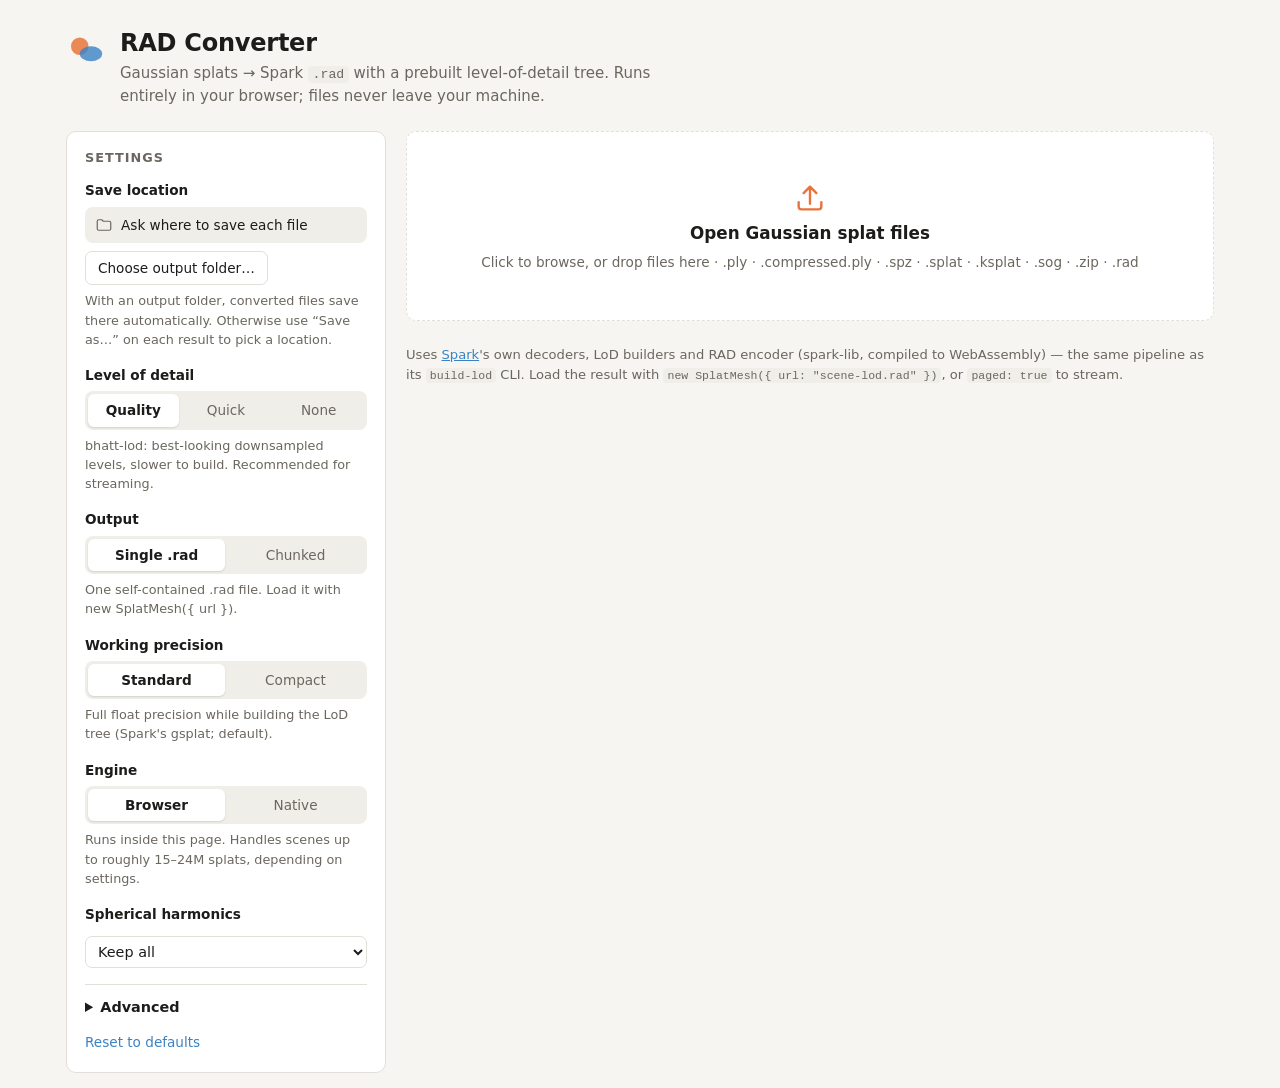
==== web/index.html @ f711ee5a "Native build-lod hand-off for scenes too big for the browser - serve.py replaces python -m http.serv" ====
<!doctype html>
<html lang="en">
<head>
  <meta charset="utf-8">
  <meta name="viewport" content="width=device-width, initial-scale=1">
  <title>RAD Converter</title>
  <meta name="description" content="Convert Gaussian splat files (.ply, .spz, .splat, .ksplat, .sog) to Spark's streamable RAD format, locally in your browser.">
  <link rel="icon" href="data:image/svg+xml,%3Csvg xmlns='http://www.w3.org/2000/svg' viewBox='0 0 32 32'%3E%3Ccircle cx='11' cy='13' r='7' fill='%23e8743b' opacity='.85'/%3E%3Cellipse cx='20' cy='19' rx='9' ry='6' fill='%233b82c4' opacity='.8'/%3E%3C/svg%3E">
  <link rel="stylesheet" href="style.css">
  <script type="importmap">
    {
      "imports": {
        "three": "https://cdn.jsdelivr.net/npm/three@0.180.0/build/three.module.js",
        "three/addons/": "https://cdn.jsdelivr.net/npm/three@0.180.0/examples/jsm/",
        "@sparkjsdev/spark": "https://cdn.jsdelivr.net/npm/@sparkjsdev/spark@2.3.1/dist/spark.module.js",
        "fflate": "https://cdn.jsdelivr.net/npm/fflate@0.8.2/esm/browser.js"
      }
    }
  </script>
  <script type="module" src="app.js"></script>
</head>
<body>
  <header class="top">
    <div class="brand">
      <svg viewBox="0 0 32 32" aria-hidden="true"><circle cx="11" cy="13" r="7" fill="var(--accent)" opacity=".85"/><ellipse cx="20" cy="19" rx="9" ry="6" fill="var(--accent-2)" opacity=".8"/></svg>
      <div>
        <h1>RAD Converter</h1>
        <p>Gaussian splats &rarr; Spark <code>.rad</code> with a prebuilt level-of-detail tree. Runs entirely in your browser; files never leave your machine.</p>
      </div>
    </div>
  </header>

  <main class="layout">
    <section class="panel settings" aria-labelledby="settings-h">
      <h2 id="settings-h">Settings</h2>

      <fieldset class="field" id="save-field">
        <legend>Save location</legend>
        <div class="folder">
          <svg viewBox="0 0 24 24" aria-hidden="true"><path d="M3 7a2 2 0 0 1 2-2h4l2 2h8a2 2 0 0 1 2 2v8a2 2 0 0 1-2 2H5a2 2 0 0 1-2-2z" fill="none" stroke="currentColor" stroke-width="1.6" stroke-linejoin="round"/></svg>
          <span id="folder-name">Ask where to save each file</span>
        </div>
        <div class="folder-actions">
          <button type="button" class="btn" id="pick-folder">Choose output folder…</button>
          <button type="button" class="btn" id="reconnect-folder" hidden>Allow access</button>
          <button type="button" class="btn ghost" id="clear-folder" hidden>Clear</button>
        </div>
        <p class="hint" id="save-hint">With an output folder, converted files save there automatically. Otherwise use “Save as…” on each result to pick a location.</p>
      </fieldset>

      <fieldset class="field">
        <legend>Level of detail</legend>
        <div class="seg" role="radiogroup">
          <label><input type="radio" name="lod" value="quality" checked><span>Quality</span></label>
          <label><input type="radio" name="lod" value="quick"><span>Quick</span></label>
          <label><input type="radio" name="lod" value="none"><span>None</span></label>
        </div>
        <p class="hint" data-hint-for="lod"></p>
      </fieldset>

      <fieldset class="field">
        <legend>Output</legend>
        <div class="seg" role="radiogroup">
          <label><input type="radio" name="output" value="single" checked><span>Single .rad</span></label>
          <label><input type="radio" name="output" value="chunked"><span>Chunked</span></label>
        </div>
        <p class="hint" data-hint-for="output"></p>
      </fieldset>

      <fieldset class="field">
        <legend>Working precision</legend>
        <div class="seg" role="radiogroup">
          <label><input type="radio" name="precision" value="standard" checked><span>Standard</span></label>
          <label><input type="radio" name="precision" value="compact"><span>Compact</span></label>
        </div>
        <p class="hint" data-hint-for="precision"></p>
      </fieldset>

      <fieldset class="field">
        <legend>Engine</legend>
        <div class="seg" role="radiogroup">
          <label><input type="radio" name="engine" value="browser" checked><span>Browser</span></label>
          <label><input type="radio" name="engine" value="native"><span>Native</span></label>
        </div>
        <p class="hint" data-hint-for="engine"></p>
      </fieldset>

      <label class="field row">
        <span>Spherical harmonics</span>
        <select name="maxSh">
          <option value="">Keep all</option>
          <option value="3">Up to degree 3</option>
          <option value="2">Up to degree 2</option>
          <option value="1">Up to degree 1</option>
          <option value="0">None (degree 0)</option>
        </select>
      </label>

      <details class="advanced">
        <summary>Advanced</summary>

        <label class="field row">
          <span>LoD base <small>(1.1–16, blank = default)</small></span>
          <input type="number" name="lodBase" min="1.1" max="16" step="0.05" placeholder="auto">
        </label>

        <label class="field row">
          <span>Input format</span>
          <select name="fileType">
            <option value="">Auto-detect</option>
            <option value="ply">PLY / compressed PLY</option>
            <option value="spz">SPZ</option>
            <option value="splat">.splat</option>
            <option value="ksplat">.ksplat</option>
            <option value="pcsogszip">SOG / SOGS zip</option>
            <option value="rad">RAD</option>
          </select>
        </label>

        <label class="field row">
          <span>Low-memory mode</span>
          <select name="repack">
            <option value="auto">Auto (large or SOG-like inputs)</option>
            <option value="always">Always</option>
            <option value="off">Off</option>
          </select>
        </label>
        <p class="hint">Moves decoded splats into fresh memory with the LoD tree pre-allocated before building it. Lets much larger scenes fit in the browser's 4 GB limit, at the cost of a few extra seconds.</p>

        <h3>Property encoding</h3>
        <div class="enc-grid">
          <label>Center<select name="enc.center"><option>Auto</option><option>F32</option><option>F16</option><option>F32LeBytes</option><option>F16LeBytes</option></select></label>
          <label>Alpha<select name="enc.alpha"><option>Auto</option><option>F32</option><option>F16</option><option>R8</option></select></label>
          <label>Color<select name="enc.rgb"><option>Auto</option><option>F32</option><option>F16</option><option>R8</option><option>R8Delta</option></select></label>
          <label>Scales<select name="enc.scales"><option>Auto</option><option>F32</option><option>LnF16</option><option>Ln0R8</option></select></label>
          <label>Rotation<select name="enc.orientation"><option>Auto</option><option>F32</option><option>F16</option><option>Oct88R8</option></select></label>
          <label>SH<select name="enc.sh"><option>Auto</option><option>F32</option><option>F16</option><option>S8</option><option>S8Delta</option></select></label>
        </div>
        <p class="hint">Auto matches Spark's <code>build-lod</code>: f32 centers, 8-bit color/scales/rotation where the data range allows.</p>

        <h3>Crop</h3>
        <label class="field row"><span>Min corner <small>x,y,z</small></span><input type="text" name="minBox" placeholder="e.g. -10,-5,-10" inputmode="decimal"></label>
        <label class="field row"><span>Max corner <small>x,y,z</small></span><input type="text" name="maxBox" placeholder="e.g. 10,5,10" inputmode="decimal"></label>
        <label class="field row"><span>Sphere <small>x,y,z,r</small></span><input type="text" name="withinDist" placeholder="e.g. 0,0,0,25" inputmode="decimal"></label>

        <label class="check"><input type="checkbox" name="inflate"> Inflate LoD splats to opacity &le; 1 <small>(for renderers without Spark's LoD opacity)</small></label>
      </details>

      <button type="button" class="link" id="reset-settings">Reset to defaults</button>
    </section>

    <section class="work">
      <label class="drop" id="drop">
        <input type="file" id="file-input" multiple accept=".ply,.spz,.splat,.ksplat,.sog,.zip,.rad">
        <svg viewBox="0 0 24 24" aria-hidden="true"><path d="M12 16V4m0 0-4.5 4.5M12 4l4.5 4.5M4 15v3a2 2 0 0 0 2 2h12a2 2 0 0 0 2-2v-3" fill="none" stroke="currentColor" stroke-width="1.7" stroke-linecap="round" stroke-linejoin="round"/></svg>
        <strong>Open Gaussian splat files</strong>
        <span>Click to browse, or drop files here &middot; .ply &middot; .compressed.ply &middot; .spz &middot; .splat &middot; .ksplat &middot; .sog &middot; .zip &middot; .rad</span>
      </label>

      <div class="queue-head" id="queue-head" hidden>
        <h2>Jobs</h2>
        <button type="button" class="link" id="clear-done">Clear finished</button>
      </div>
      <ol class="queue" id="queue"></ol>

      <p class="foot">
        Uses <a href="https://github.com/sparkjsdev/spark" target="_blank" rel="noopener">Spark</a>'s own
        decoders, LoD builders and RAD encoder (spark-lib, compiled to WebAssembly) &mdash; the same pipeline as its
        <code>build-lod</code> CLI. Load the result with <code>new SplatMesh({ url: "scene-lod.rad" })</code>, or
        <code>paged: true</code> to stream.
      </p>
    </section>
  </main>

  <template id="job-tpl">
    <li class="job">
      <div class="job-top">
        <div class="job-name"><span class="name"></span><span class="meta"></span></div>
        <span class="chip"></span>
      </div>
      <div class="bar"><div class="fill"></div></div>
      <div class="stage"></div>
      <dl class="stats" hidden></dl>
      <div class="error" hidden></div>
      <div class="saved" hidden></div>
      <div class="actions">
        <button type="button" class="btn primary save" hidden>Save as…</button>
        <button type="button" class="btn download" hidden>Download</button>
        <button type="button" class="btn preview" hidden>Preview</button>
        <button type="button" class="btn cancel">Cancel</button>
        <button type="button" class="btn native-switch" hidden>Switch to native engine</button>
        <button type="button" class="btn ghost log-toggle">Log</button>
      </div>
      <pre class="log" hidden></pre>
    </li>
  </template>

  <dialog id="handoff" aria-labelledby="handoff-title">
    <div class="handoff-body">
      <h2 id="handoff-title">Convert with the native tool</h2>
      <p>
        <strong id="handoff-file"></strong> can be converted by Spark's native <code>build-lod</code> on this
        computer. It uses the same settings and has no browser memory limit. The result,
        <strong id="handoff-output"></strong>, is saved next to the original file.
      </p>

      <div class="os-tabs" role="tablist">
        <button type="button" role="tab" data-os="windows">Windows</button>
        <button type="button" role="tab" data-os="mac">Mac</button>
      </div>

      <p class="notice" id="handoff-unpublished" hidden>
        The native converter downloads aren't published yet, so the one-click converter isn't available. You can
        still build <code>build-lod</code> yourself from Spark's repository and use the command below.
      </p>

      <div id="handoff-steps">
        <button type="button" class="btn primary" id="handoff-download">Download converter</button>
        <ol id="handoff-win">
          <li>Move the downloaded <strong>.bat</strong> file into the folder that holds your splat file. If you skip this, it asks you to pick the file.</li>
          <li>Double-click it. If Windows shows a blue “Windows protected your PC” box, click <em>More info</em>, then <em>Run anyway</em>.</li>
          <li>The first run downloads the converter (about 15 MB). When it finishes, the folder opens with the new <code>.rad</code> selected.</li>
        </ol>
        <ol id="handoff-mac" hidden>
          <li>Double-click the downloaded <strong>.zip</strong> to unzip it, then move the <strong>.command</strong> file next to your splat file. If you skip this, it asks you to pick the file.</li>
          <li>The first time, right-click the <strong>.command</strong> file, choose <em>Open</em>, then <em>Open</em> again. After that, double-clicking works.</li>
          <li>The first run downloads the converter (about 15 MB). When it finishes, Finder shows the new <code>.rad</code>.</li>
        </ol>
      </div>

      <p class="hint">
        Easiest of all: open this page with the <strong>Start RAD Converter</strong> launcher. The app then runs the
        native tool for you, with no extra steps.
      </p>

      <details class="cmd">
        <summary>Prefer the terminal? Show the command</summary>
        <p class="hint">In <span id="handoff-shell"></span>, from the folder that contains your splat file:</p>
        <div class="cmd-row"><code id="handoff-install"></code><button type="button" class="btn" data-copy="#handoff-install">Copy</button></div>
        <div class="cmd-row"><code id="handoff-run"></code><button type="button" class="btn" data-copy="#handoff-run">Copy</button></div>
      </details>
      <p class="hint" id="handoff-ignored" hidden></p>

      <div class="handoff-actions"><button type="button" class="btn" id="handoff-close">Close</button></div>
    </div>
  </dialog>

  <dialog id="viewer">
    <div class="viewer-bar">
      <strong id="viewer-title"></strong>
      <span id="viewer-status"></span>
      <span class="spacer"></span>
      <button type="button" class="btn" id="viewer-flip" title="Rotate 180° about X (many captures are Y-down)">Flip</button>
      <button type="button" class="btn" id="viewer-close">Close</button>
    </div>
    <div id="viewer-canvas"></div>
    <p class="viewer-hint">Drag to orbit &middot; right-drag to pan &middot; scroll to zoom</p>
  </dialog>
</body>
</html>
---- web/style.css ----
:root {
  --bg: #f6f5f2;
  --surface: #ffffff;
  --surface-2: #f0eee9;
  --border: #e2dfd8;
  --text: #1d1c1a;
  --muted: #6b675f;
  --accent: #e8743b;
  --accent-2: #3b82c4;
  --accent-text: #ffffff;
  --ok: #2f8f5b;
  --err: #c2412d;
  --radius: 10px;
  --mono: ui-monospace, "Cascadia Code", "SF Mono", Menlo, Consolas, monospace;
  color-scheme: light;
}
@media (prefers-color-scheme: dark) {
  :root {
    --bg: #141412;
    --surface: #1d1d1a;
    --surface-2: #262622;
    --border: #34332e;
    --text: #ecebe6;
    --muted: #9c988e;
    --accent: #f08a55;
    --accent-2: #6aa8e0;
    --accent-text: #1a1206;
    --ok: #5cc28a;
    --err: #ef7a64;
    color-scheme: dark;
  }
}

* { box-sizing: border-box; }
[hidden] { display: none !important; }
html { -webkit-text-size-adjust: 100%; }
body {
  margin: 0;
  background: var(--bg);
  color: var(--text);
  font: 15px/1.5 system-ui, -apple-system, "Segoe UI", Roboto, sans-serif;
}
code { font-family: var(--mono); font-size: 0.88em; background: var(--surface-2); padding: 0.1em 0.35em; border-radius: 4px; }
a { color: var(--accent-2); }
h1, h2, h3 { margin: 0; line-height: 1.25; }
h2 { font-size: 0.8rem; text-transform: uppercase; letter-spacing: 0.08em; color: var(--muted); font-weight: 600; }
h3 { font-size: 0.85rem; font-weight: 600; margin: 18px 0 8px; }
small { color: var(--muted); font-weight: 400; }

.top { max-width: 1180px; margin: 0 auto; padding: 28px 16px 8px; }
.brand { display: flex; gap: 14px; align-items: flex-start; }
.brand svg { width: 40px; height: 40px; flex: none; margin-top: 2px; }
.brand h1 { font-size: 1.5rem; letter-spacing: -0.01em; }
.brand p { margin: 4px 0 0; color: var(--muted); max-width: 62ch; }

.layout {
  max-width: 1180px; margin: 0 auto; padding: 16px;
  display: grid; grid-template-columns: 320px minmax(0, 1fr); gap: 20px; align-items: start;
}
@media (max-width: 820px) { .layout { grid-template-columns: minmax(0, 1fr); } }

.panel { background: var(--surface); border: 1px solid var(--border); border-radius: var(--radius); padding: 18px; }
.settings h2 { margin-bottom: 14px; }

.field { border: 0; padding: 0; margin: 0 0 16px; min-width: 0; }
.field legend, .field.row > span { font-size: 0.85rem; font-weight: 600; padding: 0; margin-bottom: 6px; }
.field.row { display: flex; flex-direction: column; gap: 6px; }
.hint { margin: 6px 0 0; font-size: 0.8rem; color: var(--muted); }

.seg { display: flex; background: var(--surface-2); border-radius: 8px; padding: 3px; gap: 2px; }
.seg label { flex: 1; position: relative; }
.seg input { position: absolute; opacity: 0; inset: 0; margin: 0; cursor: pointer; }
.seg span { display: block; text-align: center; padding: 6px 4px; border-radius: 6px; font-size: 0.85rem; color: var(--muted); white-space: nowrap; }
.seg input:checked + span { background: var(--surface); color: var(--text); font-weight: 600; box-shadow: 0 1px 2px rgb(0 0 0 / 0.12); }
.seg input:focus-visible + span { outline: 2px solid var(--accent-2); outline-offset: 1px; }

select, input[type="number"], input[type="text"] {
  width: 100%; font: inherit; font-size: 0.9rem; color: var(--text);
  background: var(--surface); border: 1px solid var(--border); border-radius: 7px; padding: 6px 8px;
}
select:focus-visible, input:focus-visible, button:focus-visible { outline: 2px solid var(--accent-2); outline-offset: 1px; }

.folder { display: flex; align-items: center; gap: 8px; background: var(--surface-2); border-radius: 8px; padding: 8px 10px; font-size: 0.85rem; min-width: 0; }
.folder svg { width: 18px; height: 18px; flex: none; color: var(--muted); }
.folder span { overflow-wrap: anywhere; min-width: 0; }
.folder.set { background: color-mix(in srgb, var(--accent-2) 12%, var(--surface)); }
.folder.set svg { color: var(--accent-2); }
.folder-actions { display: flex; flex-wrap: wrap; gap: 6px; margin-top: 8px; }
.saved { color: var(--ok); font-size: 0.85rem; margin-top: 8px; overflow-wrap: anywhere; }

.advanced { border-top: 1px solid var(--border); padding-top: 12px; margin-top: 4px; }
.advanced summary { cursor: pointer; font-weight: 600; font-size: 0.9rem; margin-bottom: 12px; }
.enc-grid { display: grid; grid-template-columns: 1fr 1fr; gap: 8px; }
.enc-grid label { display: flex; flex-direction: column; gap: 4px; font-size: 0.8rem; color: var(--muted); }
.check { display: flex; gap: 8px; align-items: flex-start; font-size: 0.85rem; margin-top: 8px; }
.check input { margin-top: 3px; }

button { font: inherit; cursor: pointer; }
.link { background: none; border: 0; padding: 0; color: var(--accent-2); font-size: 0.85rem; }
.btn {
  border: 1px solid var(--border); background: var(--surface); color: var(--text);
  border-radius: 7px; padding: 6px 12px; font-size: 0.85rem; font-weight: 500;
}
.btn:hover { background: var(--surface-2); }
.btn.primary { background: var(--accent); border-color: var(--accent); color: var(--accent-text); font-weight: 600; }
.btn.primary:hover { filter: brightness(1.05); }
.btn.ghost { border-color: transparent; color: var(--muted); }
.btn:disabled { opacity: 0.5; cursor: not-allowed; }

.drop {
  display: flex; flex-direction: column; align-items: center; justify-content: center; gap: 6px; text-align: center;
  min-height: 190px; padding: 24px 16px; cursor: pointer;
  border: 1.5px dashed var(--border); border-radius: var(--radius); background: var(--surface);
  transition: border-color 0.15s, background 0.15s;
}
.drop:hover, .drop.over { border-color: var(--accent); background: color-mix(in srgb, var(--accent) 6%, var(--surface)); }
.drop input { position: absolute; width: 1px; height: 1px; opacity: 0; pointer-events: none; }
.drop:focus-within { outline: 2px solid var(--accent-2); outline-offset: 2px; }
.drop svg { width: 34px; height: 34px; color: var(--accent); }
.drop strong { font-size: 1.05rem; }
.drop span { color: var(--muted); font-size: 0.85rem; }

.queue-head { display: flex; justify-content: space-between; align-items: center; margin: 22px 2px 10px; }
.queue { list-style: none; margin: 0; padding: 0; display: flex; flex-direction: column; gap: 10px; }

.job { background: var(--surface); border: 1px solid var(--border); border-radius: var(--radius); padding: 14px 16px; }
.job-top { display: flex; justify-content: space-between; gap: 12px; align-items: flex-start; }
.job-name { min-width: 0; display: flex; flex-direction: column; }
.job-name .name { font-weight: 600; overflow-wrap: anywhere; }
.job-name .meta { font-size: 0.8rem; color: var(--muted); }
.chip { flex: none; font-size: 0.75rem; font-weight: 600; padding: 2px 8px; border-radius: 99px; background: var(--surface-2); color: var(--muted); }
.job[data-state="running"] .chip { color: var(--accent-2); background: color-mix(in srgb, var(--accent-2) 14%, transparent); }
.job[data-state="done"] .chip { color: var(--ok); background: color-mix(in srgb, var(--ok) 14%, transparent); }
.job[data-state="error"] .chip, .job[data-state="cancelled"] .chip { color: var(--err); background: color-mix(in srgb, var(--err) 12%, transparent); }

.bar { height: 5px; background: var(--surface-2); border-radius: 99px; overflow: hidden; margin: 12px 0 6px; }
.bar .fill { height: 100%; width: 0; background: var(--accent); border-radius: inherit; transition: width 0.2s; }
.bar.indet .fill { width: 30% !important; animation: indet 1.1s ease-in-out infinite; }
@keyframes indet { from { transform: translateX(-100%); } to { transform: translateX(340%); } }
.job[data-state="done"] .bar .fill { background: var(--ok); }
.job[data-state="error"] .bar .fill { background: var(--err); }
.stage { font-size: 0.8rem; color: var(--muted); min-height: 1.2em; }

.stats { display: grid; grid-template-columns: repeat(auto-fit, minmax(120px, 1fr)); gap: 10px 16px; margin: 12px 0 2px; }
.stats div { min-width: 0; }
.stats dt { font-size: 0.72rem; text-transform: uppercase; letter-spacing: 0.06em; color: var(--muted); }
.stats dd { margin: 0; font-variant-numeric: tabular-nums; font-weight: 600; overflow-wrap: anywhere; }
.error { color: var(--err); font-size: 0.85rem; margin-top: 8px; overflow-wrap: anywhere; }
.actions { display: flex; flex-wrap: wrap; gap: 8px; margin-top: 12px; }
.log {
  margin: 10px 0 0; max-height: 220px; overflow: auto; font: 12px/1.45 var(--mono);
  background: var(--surface-2); border-radius: 7px; padding: 10px; white-space: pre-wrap; overflow-wrap: anywhere;
}

.foot { color: var(--muted); font-size: 0.82rem; margin-top: 24px; }

dialog#viewer {
  width: min(1100px, calc(100vw - 32px)); height: min(760px, calc(100vh - 32px));
  padding: 0; border: 1px solid var(--border); border-radius: var(--radius);
  background: #0d0d0c; color: #ecebe6; overflow: hidden;
}
dialog#viewer[open] { display: flex; flex-direction: column; }
dialog::backdrop { background: rgb(0 0 0 / 0.55); }
.viewer-bar { display: flex; align-items: center; gap: 10px; padding: 10px 12px; background: #1b1b19; flex-wrap: wrap; }
.viewer-bar strong { overflow-wrap: anywhere; }
#viewer-status { font-size: 0.8rem; color: #9c988e; }
.viewer-bar .spacer { flex: 1; }
.viewer-bar .btn { background: #2a2a26; border-color: #3a3934; color: #ecebe6; }
#viewer-canvas { flex: 1; min-height: 0; position: relative; }
#viewer-canvas canvas { display: block; width: 100%; height: 100%; }
.viewer-hint { margin: 0; padding: 6px 12px; font-size: 0.75rem; color: #9c988e; background: #1b1b19; }

/* native hand-off */
dialog#handoff {
  width: min(640px, calc(100vw - 32px)); max-height: calc(100vh - 32px);
  padding: 0; border: 1px solid var(--border); border-radius: var(--radius);
  background: var(--surface); color: var(--text);
}
.handoff-body { padding: 22px 22px 16px; overflow-wrap: anywhere; }
.handoff-body h2 { font-size: 1.15rem; text-transform: none; letter-spacing: 0; color: var(--text); margin-bottom: 10px; }
.handoff-body p { margin: 0 0 12px; }
.handoff-body ol { margin: 12px 0 14px; padding-left: 20px; }
.handoff-body li { margin-bottom: 8px; }
.os-tabs { display: inline-flex; background: var(--surface-2); border-radius: 8px; padding: 3px; gap: 2px; margin-bottom: 14px; }
.os-tabs button { border: 0; background: none; color: var(--muted); padding: 5px 14px; border-radius: 6px; font-size: 0.85rem; }
.os-tabs button[aria-selected="true"] { background: var(--surface); color: var(--text); font-weight: 600; box-shadow: 0 1px 2px rgb(0 0 0 / 0.12); }
.notice { background: color-mix(in srgb, var(--accent) 12%, var(--surface)); border-radius: 8px; padding: 10px 12px; font-size: 0.88rem; }
details.cmd { border-top: 1px solid var(--border); padding-top: 12px; margin-top: 4px; }
details.cmd summary { cursor: pointer; font-weight: 600; font-size: 0.9rem; margin-bottom: 8px; }
.cmd-row { display: flex; gap: 8px; align-items: flex-start; margin-bottom: 8px; }
.cmd-row code { flex: 1; min-width: 0; display: block; padding: 8px 10px; white-space: pre-wrap; word-break: break-all; font-size: 0.8rem; }
.handoff-actions { display: flex; justify-content: flex-end; margin-top: 8px; }
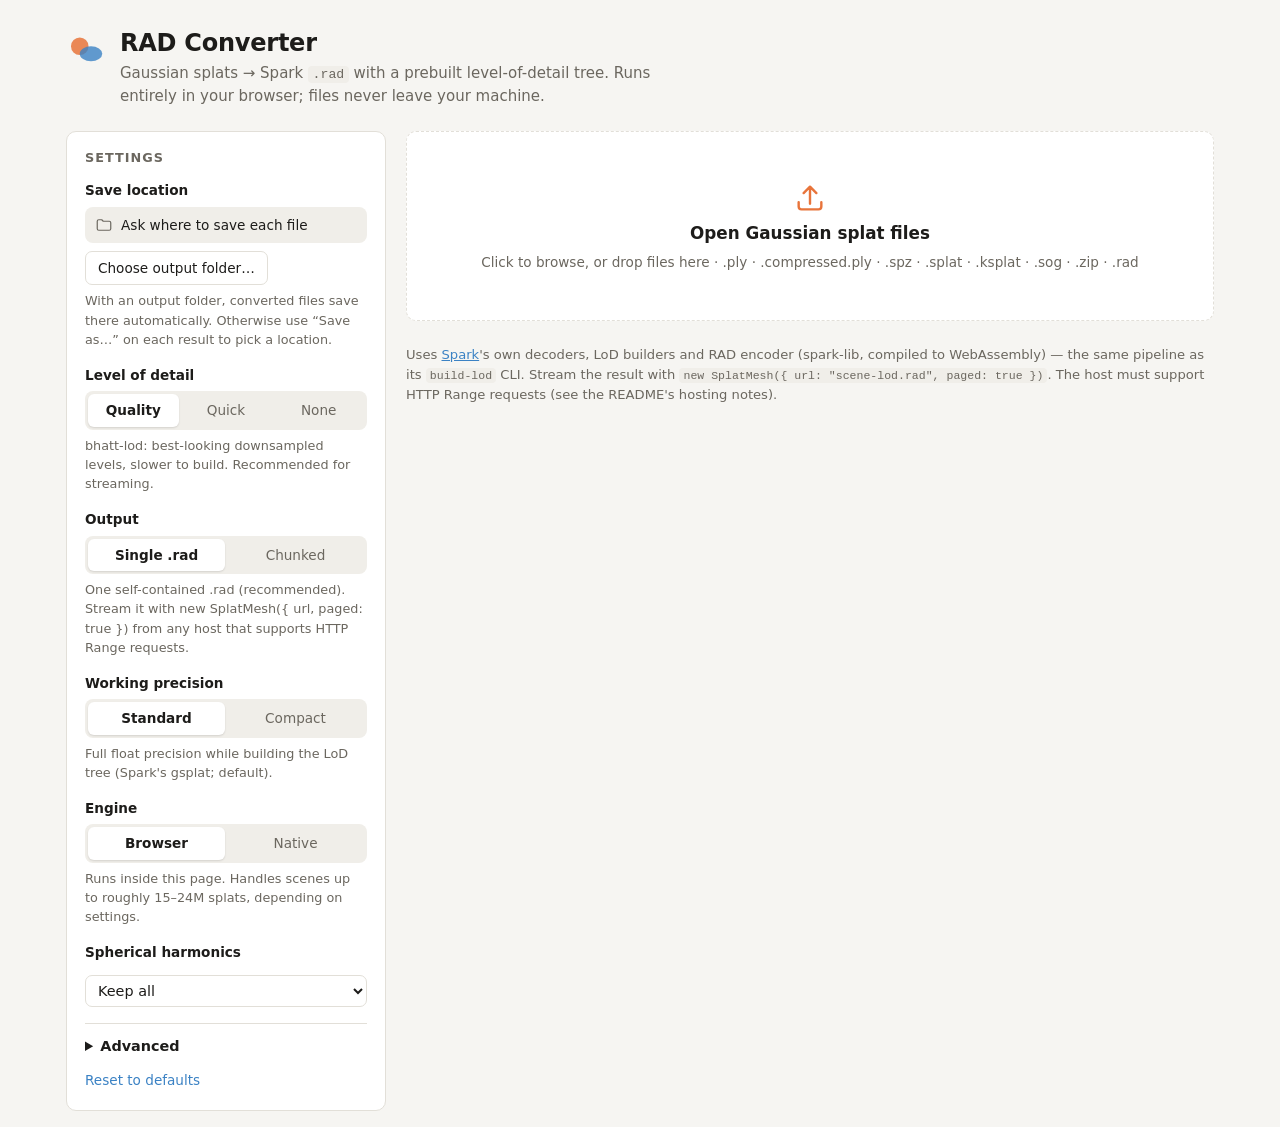
==== commit 22d35174: "Make paged single-file RAD the documented default; add hosting requirements - Output hints and page " ====
--- a/web/index.html
+++ b/web/index.html
@@ -166,8 +166,9 @@
       <p class="foot">
         Uses <a href="https://github.com/sparkjsdev/spark" target="_blank" rel="noopener">Spark</a>'s own
         decoders, LoD builders and RAD encoder (spark-lib, compiled to WebAssembly) &mdash; the same pipeline as its
-        <code>build-lod</code> CLI. Load the result with <code>new SplatMesh({ url: "scene-lod.rad" })</code>, or
-        <code>paged: true</code> to stream.
+        <code>build-lod</code> CLI. Stream the result with
+        <code>new SplatMesh({ url: "scene-lod.rad", paged: true })</code>. The host must support HTTP Range requests
+        (see the README's hosting notes).
       </p>
     </section>
   </main>
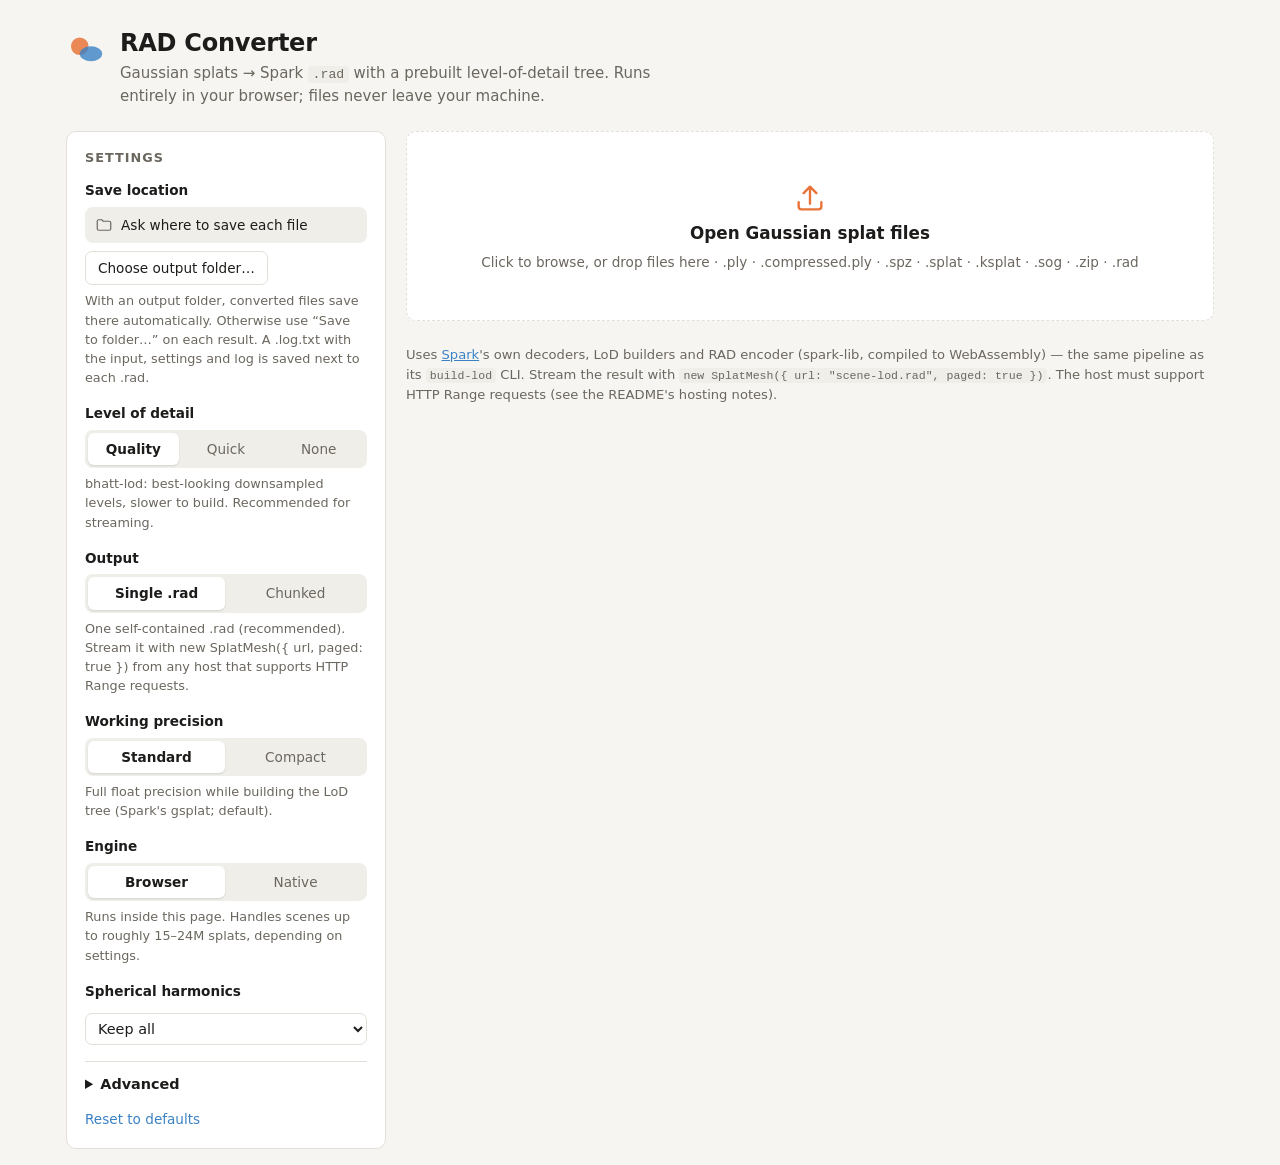
==== commit b17e005e: "Save a .log.txt with every converted .rad Every save (output folder, Save to folder, download, chunk" ====
--- a/web/index.html
+++ b/web/index.html
@@ -45,7 +45,7 @@
           <button type="button" class="btn" id="reconnect-folder" hidden>Allow access</button>
           <button type="button" class="btn ghost" id="clear-folder" hidden>Clear</button>
         </div>
-        <p class="hint" id="save-hint">With an output folder, converted files save there automatically. Otherwise use “Save as…” on each result to pick a location.</p>
+        <p class="hint" id="save-hint">With an output folder, converted files save there automatically. Otherwise use “Save to folder…” on each result. A .log.txt with the input, settings and log is saved next to each .rad.</p>
       </fieldset>
 
       <fieldset class="field">
@@ -185,7 +185,7 @@
       <div class="error" hidden></div>
       <div class="saved" hidden></div>
       <div class="actions">
-        <button type="button" class="btn primary save" hidden>Save as…</button>
+        <button type="button" class="btn primary save" hidden>Save to folder…</button>
         <button type="button" class="btn download" hidden>Download</button>
         <button type="button" class="btn preview" hidden>Preview</button>
         <button type="button" class="btn cancel">Cancel</button>
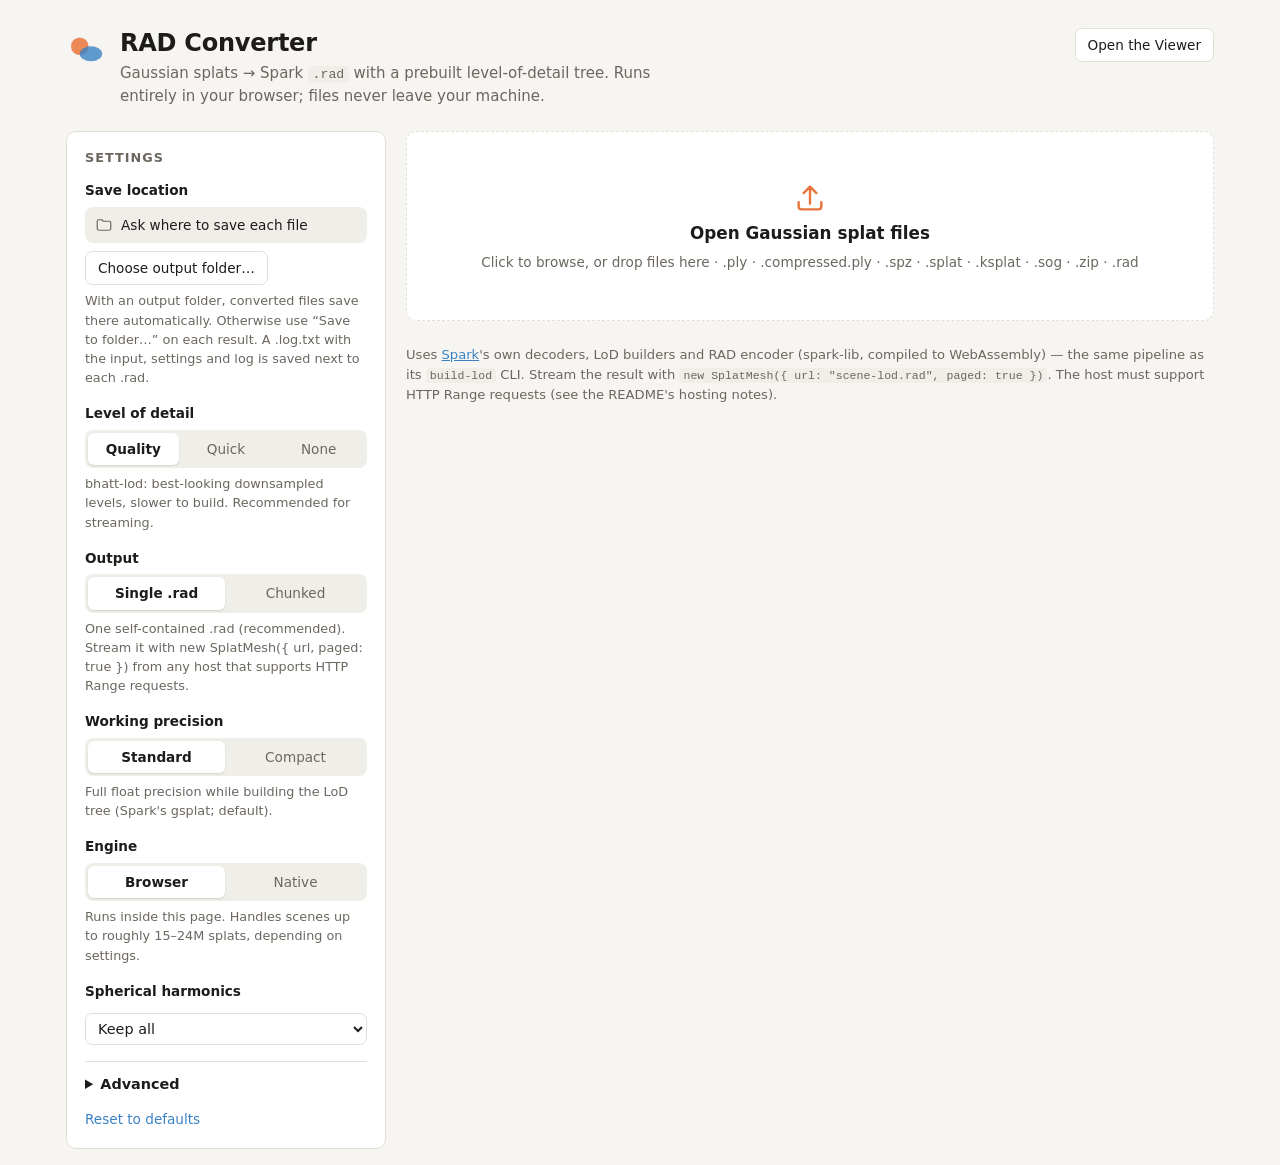
==== commit 9d022541: "Add a standalone RAD Viewer page viewer.html: open/drop .rad and other splat files into one Spark sc" ====
--- a/web/index.html
+++ b/web/index.html
@@ -28,6 +28,7 @@
         <p>Gaussian splats &rarr; Spark <code>.rad</code> with a prebuilt level-of-detail tree. Runs entirely in your browser; files never leave your machine.</p>
       </div>
     </div>
+    <a class="btn topnav" href="viewer.html">Open the Viewer</a>
   </header>
 
   <main class="layout">
--- a/web/style.css
+++ b/web/style.css
@@ -47,7 +47,8 @@
 h3 { font-size: 0.85rem; font-weight: 600; margin: 18px 0 8px; }
 small { color: var(--muted); font-weight: 400; }
 
-.top { max-width: 1180px; margin: 0 auto; padding: 28px 16px 8px; }
+.top { max-width: 1180px; margin: 0 auto; padding: 28px 16px 8px; display: flex; justify-content: space-between; align-items: flex-start; gap: 12px; flex-wrap: wrap; }
+.topnav { text-decoration: none; white-space: nowrap; }
 .brand { display: flex; gap: 14px; align-items: flex-start; }
 .brand svg { width: 40px; height: 40px; flex: none; margin-top: 2px; }
 .brand h1 { font-size: 1.5rem; letter-spacing: -0.01em; }
@@ -190,3 +191,67 @@
 .cmd-row { display: flex; gap: 8px; align-items: flex-start; margin-bottom: 8px; }
 .cmd-row code { flex: 1; min-width: 0; display: block; padding: 8px 10px; white-space: pre-wrap; word-break: break-all; font-size: 0.8rem; }
 .handoff-actions { display: flex; justify-content: flex-end; margin-top: 8px; }
+
+/* ---------- viewer page ---------- */
+body.viewer-page { height: 100vh; height: 100dvh; display: flex; flex-direction: column; overflow: hidden; }
+.vbar {
+  display: flex; flex-wrap: wrap; align-items: center; gap: 10px 16px;
+  padding: 10px 16px; background: var(--surface); border-bottom: 1px solid var(--border);
+}
+.vbrand { display: flex; align-items: center; gap: 8px; color: var(--text); text-decoration: none; font-weight: 700; font-size: 1.05rem; }
+.vbrand svg { width: 26px; height: 26px; }
+.vnav a { font-size: 0.88rem; }
+.vgroup { display: flex; flex-wrap: wrap; align-items: center; gap: 8px; }
+.vopen { position: relative; overflow: hidden; display: inline-flex; align-items: center; }
+.vopen input { position: absolute; inset: 0; opacity: 0; cursor: pointer; }
+.vurl { display: flex; gap: 6px; }
+.vurl input { width: min(320px, 52vw); }
+.vmode { min-width: 140px; }
+.vdetail { display: inline-flex; align-items: center; gap: 6px; font-size: 0.85rem; color: var(--muted); }
+.vdetail input { width: 110px; }
+.vdetail output { min-width: 3.2em; color: var(--text); font-variant-numeric: tabular-nums; }
+.vlod { margin-top: 0; font-size: 0.82rem; color: var(--muted); }
+
+.vmain { flex: 1; min-height: 0; display: grid; grid-template-columns: 280px minmax(0, 1fr); }
+.vobjects { border-right: 1px solid var(--border); background: var(--surface); padding: 14px; overflow-y: auto; }
+.vobjects h2 { margin-bottom: 10px; }
+#v-list { list-style: none; margin: 0; padding: 0; display: flex; flex-direction: column; gap: 8px; }
+.vitem { border: 1px solid var(--border); border-radius: 8px; padding: 10px; background: var(--bg); }
+.vitem.hidden-obj { opacity: 0.55; }
+.vitem-top { display: flex; justify-content: space-between; gap: 8px; align-items: flex-start; }
+.vname { font-weight: 600; font-size: 0.9rem; overflow-wrap: anywhere; }
+.vx { border: 0; background: none; color: var(--muted); font-size: 1.1rem; line-height: 1; padding: 0 2px; }
+.vx:hover { color: var(--err); }
+.vmeta { font-size: 0.78rem; color: var(--muted); margin: 4px 0 8px; overflow-wrap: anywhere; }
+.vmeta.err { color: var(--err); }
+.vactions { display: flex; gap: 6px; flex-wrap: wrap; }
+.vactions .btn { padding: 4px 9px; font-size: 0.78rem; }
+
+.vstage { position: relative; min-height: 0; background: #0d0d0c; }
+#v-canvas { position: absolute; inset: 0; }
+#v-canvas canvas { display: block; width: 100%; height: 100%; }
+.vempty {
+  position: absolute; inset: 0; display: flex; flex-direction: column; align-items: center; justify-content: center;
+  gap: 8px; text-align: center; padding: 24px; color: #cfcdc6; pointer-events: none;
+}
+.vempty strong { font-size: 1.15rem; color: #ecebe6; }
+.vempty span { max-width: 46ch; font-size: 0.88rem; color: #9c988e; }
+.vempty code { background: #262622; color: #ecebe6; }
+.vdrop {
+  position: absolute; inset: 12px; border: 2px dashed var(--accent); border-radius: var(--radius);
+  display: flex; align-items: center; justify-content: center; font-weight: 600; color: #ecebe6;
+  background: rgb(232 116 59 / 0.12); pointer-events: none;
+}
+.vhud {
+  position: absolute; left: 0; right: 0; bottom: 0; display: flex; justify-content: space-between; gap: 12px; flex-wrap: wrap;
+  padding: 6px 12px; font-size: 0.75rem; color: #9c988e; background: linear-gradient(transparent, rgb(0 0 0 / 0.55)); pointer-events: none;
+}
+
+@media (max-width: 820px) {
+  body.viewer-page { height: auto; min-height: 100dvh; overflow: auto; }
+  .vmain { grid-template-columns: minmax(0, 1fr); grid-template-rows: 60vh auto; }
+  .vstage { order: -1; min-height: 60vh; }
+  .vobjects { border-right: 0; border-top: 1px solid var(--border); }
+  .vurl { flex: 1 1 100%; }
+  .vurl input { flex: 1; width: auto; }
+}
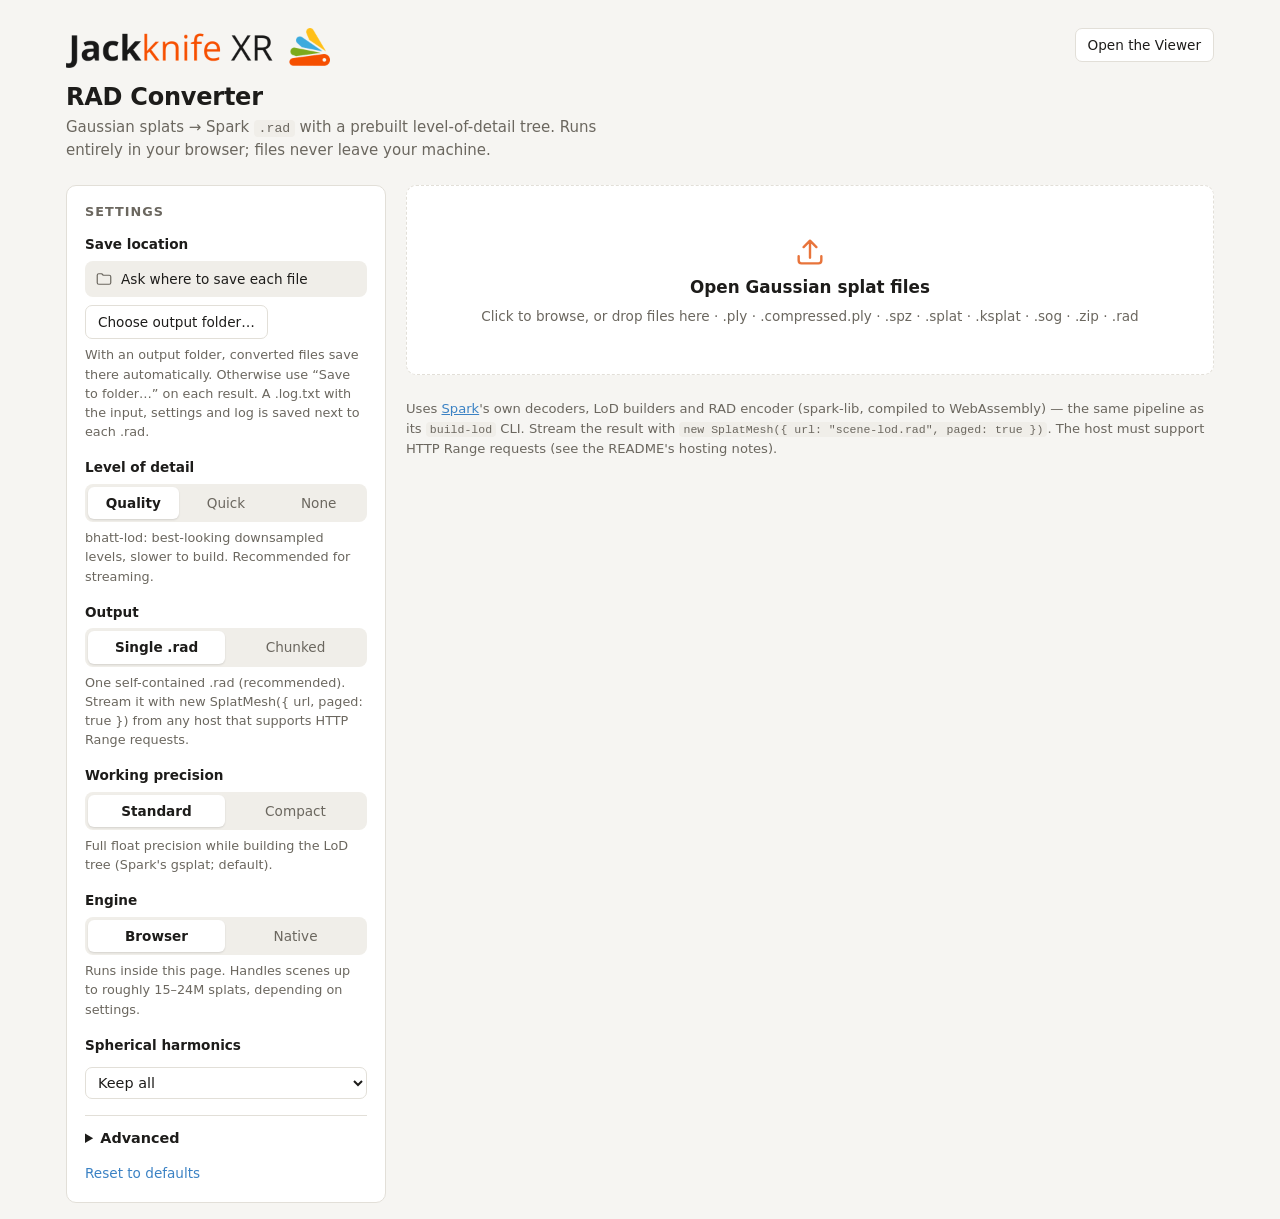
==== commit 28c488c7: "Brand the converter and viewer with the Jackknife XR logo web/brand/: the logo as a transparent PNG " ====
--- a/web/index.html
+++ b/web/index.html
@@ -5,7 +5,7 @@
   <meta name="viewport" content="width=device-width, initial-scale=1">
   <title>RAD Converter</title>
   <meta name="description" content="Convert Gaussian splat files (.ply, .spz, .splat, .ksplat, .sog) to Spark's streamable RAD format, locally in your browser.">
-  <link rel="icon" href="data:image/svg+xml,%3Csvg xmlns='http://www.w3.org/2000/svg' viewBox='0 0 32 32'%3E%3Ccircle cx='11' cy='13' r='7' fill='%23e8743b' opacity='.85'/%3E%3Cellipse cx='20' cy='19' rx='9' ry='6' fill='%233b82c4' opacity='.8'/%3E%3C/svg%3E">
+  <link rel="icon" type="image/png" href="brand/jackknife-xr-icon.png">
   <link rel="stylesheet" href="style.css">
   <script type="importmap">
     {
@@ -22,7 +22,7 @@
 <body>
   <header class="top">
     <div class="brand">
-      <svg viewBox="0 0 32 32" aria-hidden="true"><circle cx="11" cy="13" r="7" fill="var(--accent)" opacity=".85"/><ellipse cx="20" cy="19" rx="9" ry="6" fill="var(--accent-2)" opacity=".8"/></svg>
+      <picture class="brand-logo"><source srcset="brand/jackknife-xr-logo-dark.png" media="(prefers-color-scheme: dark)"><img src="brand/jackknife-xr-logo.png" alt="Jackknife XR" width="792" height="120"></picture>
       <div>
         <h1>RAD Converter</h1>
         <p>Gaussian splats &rarr; Spark <code>.rad</code> with a prebuilt level-of-detail tree. Runs entirely in your browser; files never leave your machine.</p>
--- a/web/style.css
+++ b/web/style.css
@@ -49,8 +49,8 @@
 
 .top { max-width: 1180px; margin: 0 auto; padding: 28px 16px 8px; display: flex; justify-content: space-between; align-items: flex-start; gap: 12px; flex-wrap: wrap; }
 .topnav { text-decoration: none; white-space: nowrap; }
-.brand { display: flex; gap: 14px; align-items: flex-start; }
-.brand svg { width: 40px; height: 40px; flex: none; margin-top: 2px; }
+.brand { display: flex; flex-direction: column; gap: 14px; align-items: flex-start; }
+.brand-logo img { display: block; height: 40px; width: auto; max-width: 100%; }
 .brand h1 { font-size: 1.5rem; letter-spacing: -0.01em; }
 .brand p { margin: 4px 0 0; color: var(--muted); max-width: 62ch; }
 
@@ -199,7 +199,8 @@
   padding: 10px 16px; background: var(--surface); border-bottom: 1px solid var(--border);
 }
 .vbrand { display: flex; align-items: center; gap: 8px; color: var(--text); text-decoration: none; font-weight: 700; font-size: 1.05rem; }
-.vbrand svg { width: 26px; height: 26px; }
+.vlogo img { display: block; height: 22px; width: auto; }
+.vbrand span { padding-left: 10px; border-left: 1px solid var(--border); }
 .vnav a { font-size: 0.88rem; }
 .vgroup { display: flex; flex-wrap: wrap; align-items: center; gap: 8px; }
 .vopen { position: relative; overflow: hidden; display: inline-flex; align-items: center; }
